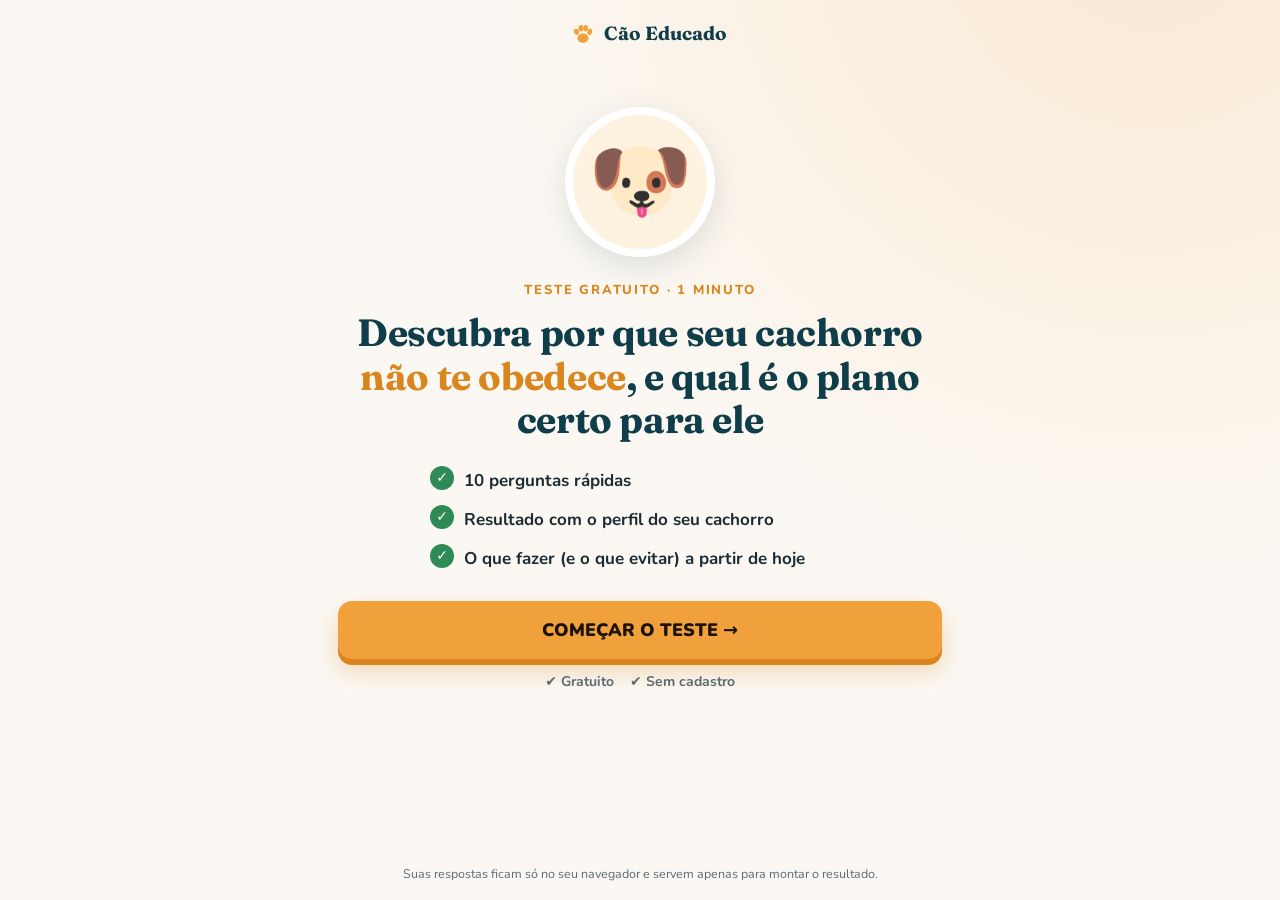
==== index.html @ a778ec7d "Add files via upload" ====
<!DOCTYPE html>
<html lang="pt-BR">
<head>
<meta charset="utf-8">
<meta name="viewport" content="width=device-width,initial-scale=1">
<title>Teste: Por que seu cachorro não obedece?</title>
<meta name="description" content="Responda 10 perguntas rápidas e descubra o perfil do seu cachorro e o plano certo para ele.">
<meta property="og:title" content="Por que seu cachorro não te obedece? Faça o teste de 1 minuto">
<meta property="og:description" content="Descubra o perfil do seu cachorro e o plano certo para ele.">
<meta property="og:image" content="capa.jpg">
<meta name="theme-color" content="#16505f">
<link rel="icon" href="data:image/svg+xml,%3Csvg xmlns='http://www.w3.org/2000/svg' viewBox='0 0 100 100'%3E%3Ctext y='.9em' font-size='90'%3E🐶%3C/text%3E%3C/svg%3E">
<link rel="preconnect" href="https://fonts.googleapis.com"><link rel="preconnect" href="https://fonts.gstatic.com" crossorigin>
<link href="https://fonts.googleapis.com/css2?family=Fraunces:opsz,wght@9..144,700;9..144,800&family=Nunito:wght@400;700;800;900&display=swap" rel="stylesheet">
<link rel="stylesheet" href="style.css?v=3">
<script src="config.js?v=3"></script>
</head>
<body class="quiz-body">

<div class="qhead">
  <button class="qback" id="back" type="button">← Voltar</button>
  <span class="brand">
    <svg width="26" height="26" viewBox="0 0 100 100" aria-hidden="true"><g fill="#f0a13c"><ellipse cx="50" cy="66" rx="21" ry="18"/><ellipse cx="25" cy="42" rx="9" ry="12" transform="rotate(-20 25 42)"/><ellipse cx="42" cy="28" rx="9" ry="12.5"/><ellipse cx="60" cy="28" rx="9" ry="12.5"/><ellipse cx="76" cy="42" rx="9" ry="12" transform="rotate(20 76 42)"/></g></svg>
    Cão Educado
  </span>
  <span style="width:64px"></span>
</div>
<div class="progress" id="progWrap" style="visibility:hidden"><i id="prog"></i></div>

<main class="qmain" id="quiz"></main>
<div class="qfoot">Suas respostas ficam só no seu navegador e servem apenas para montar o resultado.</div>

<script>
(function(){
  var A = { problemas: [], tentou: [], impacto: [] };
  var N = function(){ return A.nome ? A.nome.trim() : "seu cachorro"; };
  // Concordância de gênero: {N} nome, {o} o/a, {do} do/da, {ao} ao/à, {ele} ele/ela, {dele} dele/dela, {-o} o/a (final de palavra)
  function T(s){
    var f = A.sexo === "f";
    return s.replace(/\{N\}/g, N())
      .replace(/\{O\}/g, f?"A":"O").replace(/\{o\}/g, f?"a":"o")
      .replace(/\{DO\}/g, f?"DA":"DO").replace(/\{do\}/g, f?"da":"do")
      .replace(/\{ao\}/g, f?"à":"ao")
      .replace(/\{Ele\}/g, f?"Ela":"Ele").replace(/\{ele\}/g, f?"ela":"ele")
      .replace(/\{dele\}/g, f?"dela":"dele")
      .replace(/\{-o\}/g, f?"a":"o");
  }

  // ---------- Etapas ----------
  var steps = [
    { id:"intro", render:function(){ return '' +
      '<div class="hero-quiz">' +
        '<div class="hero-dog">🐶</div>' +
        '<span class="kicker">Teste gratuito · 1 minuto</span>' +
        '<h1>Descubra por que seu cachorro <span class="hl">não te obedece</span>, e qual é o plano certo para ele</h1>' +
        '<ul class="checks"><li>10 perguntas rápidas</li><li>Resultado com o perfil do seu cachorro</li><li>O que fazer (e o que evitar) a partir de hoje</li></ul>' +
        '<button class="btn block pulse" data-go>COMEÇAR O TESTE →</button>' +
        '<div class="trust"><span>✔ Gratuito</span><span>✔ Sem cadastro</span></div>' +
      '</div>'; }, onEnter:function(){ fbq('trackCustom','QuizStart'); } },

    { id:"nome", q:true, render:function(){ return '' +
      '<h2>Qual é o nome do seu cachorro?</h2><p class="sub">Vamos usar o nome para personalizar o resultado.</p>' +
      '<input class="input" id="inNome" maxlength="24" placeholder="Ex.: Thor, Mel, Pipoca..." autocomplete="off" value="'+esc(A.nome||"")+'">' +
      '<button class="btn block next" id="okNome" '+(A.nome?'':'disabled')+'>CONTINUAR →</button>'; },
      bind:function(){
        var i=$("#inNome"), b=$("#okNome");
        i.focus();
        i.addEventListener("input",function(){ b.disabled = !i.value.trim(); });
        i.addEventListener("keydown",function(e){ if(e.key==="Enter" && i.value.trim()){ b.click(); }});
        b.addEventListener("click",function(){ A.nome = i.value.trim().slice(0,24); go(1); });
      } },

    single("sexo", function(){ return "{N} é macho ou fêmea?"; }, "", [
      ["m","♂️","Macho"],["f","♀️","Fêmea"] ], true),

    single("idade", function(){ return "Qual a idade {do} {N}?"; }, "", [
      ["filhote","🐾","Filhote (até 6 meses)"],["jovem","🐕","Jovem (6 meses a 2 anos)"],
      ["adulto","🦮","Adult{-o} (2 a 7 anos)"],["idoso","🐶","Idos{-o} (mais de 7 anos)"] ]),

    single("porte", function(){ return "Qual o porte {do} {N}?"; }, "", [
      ["pequeno","🐩","Pequeno"],["medio","🐕","Médio"],["grande","🐕‍🦺","Grande"] ], true),

    multi("problemas", function(){ return "O que {o} {N} faz que mais te incomoda hoje?"; }, "Pode marcar mais de uma opção.", [
      ["xixi","💧","Faz xixi ou cocô fora do lugar"],["late","🔊","Late demais"],["guia","🦮","Puxa a guia no passeio"],
      ["pula","🦘","Pula nas pessoas"],["morde","🦷","Morde ou destrói coisas"],["sozinho","😢","Chora ou late quando fica sozinh{-o}"],
      ["vem","🙉","Não atende quando eu chamo"] ]),

    single("tempo", function(){ return "Há quanto tempo isso acontece?"; }, "", [
      ["1","📅","Menos de 1 mês"],["2","🗓️","De 1 a 6 meses"],["3","⏳","Mais de 6 meses"],["4","♾️","Desde sempre"] ]),

    multi("tentou", function(){ return "O que você já tentou para resolver?"; }, "Pode marcar mais de uma opção.", [
      ["bronca","😠","Brigar ou dar bronca"],["videos","📱","Vídeos no YouTube e Instagram"],["adestrador","🧑‍🏫","Adestrador"],
      ["produtos","🧴","Produtos (spray, tapete, coleira)"],["nada","🤷","Nada ainda"] ]),

    multi("impacto", function(){ return "Como isso afeta a sua vida?"; }, "Pode marcar mais de uma opção.", [
      ["vizinhos","🏢","Vizinhos ou condomínio reclamam"],["visitas","😳","Tenho vergonha quando recebo visitas"],
      ["brigas","💬","Discussões em casa por causa {dele}"],["sair","🚪","Fico com culpa ou medo de sair e deixar {ele} sozinh{-o}"],
      ["cansaco","😮‍💨","Me sinto cansado(a) e sem saber o que fazer"] ]),

    single("disp", function(){ return "Quanto tempo por dia você tem para {o} {N}?"; }, "", [
      ["10","⏱️","Menos de 10 minutos"],["20","🕒","De 10 a 20 minutos"],["30","🕕","Mais de 20 minutos"] ]),

    { id:"fato", render:function(){ return '' +
      '<div class="fact"><div class="big">💡</div><h2>Boa notícia: 10 minutos por dia são suficientes</h2>' +
      '<p>Cães aprendem melhor em <b>sessões curtas de 3 a 5 minutos</b>. Treinos longos cansam e confundem. Ou seja: você <b>não precisa</b> de horas livres para educar '+esc(T("{o} {N}"))+'.</p>' +
      '<button class="btn block next" data-go>ENTENDI, CONTINUAR →</button></div>'; } },

    single("objetivo", function(){ return "Qual é o seu maior objetivo com {o} {N}?"; }, "", [
      ["paz","🏠","Ter paz em casa"],["passeio","🌳","Passear com tranquilidade"],["visitas","🎉","Receber visitas sem estresse"],
      ["sozinho","🛋️","Deixar {ele} sozinh{-o} sem culpa"],["tudo","⭐","Tudo isso!"] ]),

    single("compromisso", function(){ return "Se você tivesse um plano simples, de 10 minutos por dia, aplicaria com {o} {N} pelos próximos 21 dias?"; }, "", [
      ["sim","💪","Sim, com certeza!"],["tentar","🙂","Sim, quero tentar"] ]),

    { id:"loading", render:function(){ return '' +
      '<div class="loader"><div class="ring"><svg width="120" height="120"><circle cx="60" cy="60" r="52" stroke="#eadfcd" stroke-width="10" fill="none"/><circle id="arc" cx="60" cy="60" r="52" stroke="#f0a13c" stroke-width="10" fill="none" stroke-linecap="round" stroke-dasharray="327" stroke-dashoffset="327"/></svg><b id="pct">0%</b></div>' +
      '<h2>Analisando o perfil '+esc(T("{do} {N}"))+'...</h2>' +
      '<ul class="lsteps"><li>Idade e porte</li><li>Comportamentos principais</li><li>Histórico e tentativas</li><li>Rotina disponível</li><li>Montando o plano personalizado</li></ul></div>'; },
      bind:function(){
        var t=0, lis=document.querySelectorAll(".lsteps li"), arc=$("#arc"), pct=$("#pct");
        var iv=setInterval(function(){
          t+=2; if(t>100)t=100;
          pct.textContent=t+"%"; arc.setAttribute("stroke-dashoffset", 327-327*t/100);
          lis.forEach(function(li,i){ if(t>=(i+1)*19) li.classList.add("done"); });
          if(t>=100){ clearInterval(iv); setTimeout(function(){ go(1); },450); }
        },110);
      } },

    { id:"resultado", render:function(){ return resultHTML(); },
      onEnter:function(){ FUNIL.save(A); fbq('track','Lead'); },
      bind:function(){ $("#toOffer").addEventListener("click",function(){ FUNIL.save(A); location.href = FUNIL.withParams("oferta.html"); }); } }
  ];

  // ---------- Perfis ----------
  var PERFIS = {
    explorador:{ emo:"🐾", nome:["Cão Explorador","Cadela Exploradora"],
      diag:"{O} {N} ainda não entendeu as regras da casa. Não é teimosia: {ele} explora o mundo com o nariz e a boca e ninguém mostrou, de um jeito que {ele} entenda, onde é o lugar certo de cada coisa.",
      naoFaca:"Brigar depois que {ele} já fez (ou esfregar o focinho no xixi). {Ele} não liga a bronca ao que fez e passa a fazer escondido." },
    alerta:{ emo:"🔔", nome:["Cão Alerta","Cadela Alerta"],
      diag:"{O} {N} vive em estado de alerta. Qualquer barulho ou ausência sua vira motivo para latir ou chorar. {Ele} não está te desafiando: {ele} não sabe se acalmar sozinh{-o}.",
      naoFaca:"Gritar \"para!\" quando {ele} late. Para {ele}, você está latindo junto, e isso deixa tudo mais agitado." },
    energetico:{ emo:"⚡", nome:["Cão Energético","Cadela Energética"],
      diag:"{O} {N} tem energia de sobra e ninguém ensinou para onde canalizar. Por isso {ele} puxa, pula e ignora o chamado: tudo lá fora parece mais interessante que você.",
      naoFaca:"Puxar a guia de volta ou chamar {o} {N} para dar bronca. Isso ensina que chegar perto de você é ruim." },
    confuso:{ emo:"🌀", nome:["Cão Confuso","Cadela Confusa"],
      diag:"{O} {N} recebe sinais misturados: às vezes pode, às vezes não pode, cada pessoa fala de um jeito. Por isso {ele} apresenta vários comportamentos ao mesmo tempo: {ele} simplesmente não sabe o que você espera {dele}.",
      naoFaca:"Tentar resolver tudo de uma vez, cada dia de um jeito. O que {ele} precisa é de clareza e de uma sequência simples." }
  };
  function perfil(){
    var p=A.problemas, g={explorador:0,alerta:0,energetico:0};
    p.forEach(function(x){
      if(x==="xixi"||x==="morde") g.explorador++;
      if(x==="late"||x==="sozinho") g.alerta++;
      if(x==="guia"||x==="pula"||x==="vem") g.energetico++;
    });
    if(p.length>=4) return "confuso";
    if(A.idade==="filhote" && (p.indexOf("xixi")>-1||p.indexOf("morde")>-1)) return "explorador";
    var best="explorador"; Object.keys(g).forEach(function(k){ if(g[k]>g[best]) best=k; });
    return best;
  }
  function urgencia(){
    var s = Number(A.tempo||1) + A.impacto.length + (A.problemas.length>2?1:0) + (A.tentou.indexOf("nada")>-1?0:1);
    return Math.max(2, Math.min(5, Math.round(s/1.8)));
  }
  function resultHTML(){
    var k=perfil(), P=PERFIS[k], u=urgencia();
    A.perfil=k;
    var meter=""; for(var i=1;i<=5;i++) meter+='<i class="'+(i<=u?'on':'')+'"></i>';
    var labels=["","","Moderado","Moderado","Alto","Muito alto"];
    return '' +
      '<div class="result-badge"><div class="emo">'+P.emo+'</div><small>'+esc(T("O perfil {do} {N} é"))+'</small><h2>'+P.nome[A.sexo==="f"?1:0]+'</h2></div>' +
      '<div class="panel"><h3>O que está acontecendo</h3><p style="margin:0">'+esc(T(P.diag))+'</p></div>' +
      '<div class="panel"><h3>Nível de atenção: '+labels[u]+'</h3><div class="meter">'+meter+'</div><p class="sub" style="margin:0;font-size:14px">Quanto antes você começar, mais fácil é mudar o hábito.</p></div>' +
      '<div class="panel bad"><h3>❌ O que NÃO fazer</h3><p style="margin:0">'+esc(T(P.naoFaca))+'</p></div>' +
      '<div class="panel good"><h3>✅ A boa notícia</h3><p style="margin:0">Esse perfil responde muito bem ao <b>Protocolo dos 10 Minutos</b>: sessões curtas, com reforço positivo, sem gritos e sem castigo. Preparamos o <b>Plano de 21 Dias</b> com o passo a passo para '+esc(T("{o} {N}"))+'.</p></div>' +
      '<button class="btn block pulse" id="toOffer" style="margin-top:6px">'+esc(T("VER O PLANO {DO} {N}").toUpperCase())+' →</button>';
  }

  // ---------- Helpers ----------
  function single(key, title, sub, opts, grid){
    return { id:key, q:true, render:function(){
      return '<h2>'+esc(T(title()))+'</h2>'+(sub?'<p class="sub">'+sub+'</p>':'<p class="sub"></p>') +
        '<div class="opts'+(grid?' grid2':'')+'">'+opts.map(function(o){
          return '<button class="opt'+(grid?' card':'')+(A[key]===o[0]?' sel':'')+'" data-v="'+o[0]+'"><span class="ic">'+o[1]+'</span>'+esc(T(o[2]))+'</button>'; }).join("")+'</div>'; },
      bind:function(){ document.querySelectorAll(".opt").forEach(function(b){ b.addEventListener("click",function(){
        document.querySelectorAll(".opt").forEach(function(x){x.classList.remove("sel");}); b.classList.add("sel");
        A[key]=b.dataset.v; setTimeout(function(){ go(1); },260); }); }); } };
  }
  function multi(key, title, sub, opts){
    return { id:key, q:true, render:function(){
      return '<h2>'+esc(T(title()))+'</h2><p class="sub">'+sub+'</p><div class="opts">'+opts.map(function(o){
        return '<button class="opt multi'+(A[key].indexOf(o[0])>-1?' sel':'')+'" data-v="'+o[0]+'"><span class="ic">'+o[1]+'</span>'+esc(T(o[2]))+'</button>'; }).join("")+'</div>' +
        '<button class="btn block next" id="okMulti" '+(A[key].length?'':'disabled')+'>CONTINUAR →</button>'; },
      bind:function(){
        var ok=$("#okMulti");
        document.querySelectorAll(".opt").forEach(function(b){ b.addEventListener("click",function(){
          var v=b.dataset.v, arr=A[key], i=arr.indexOf(v);
          if(v==="nada"){ arr.length=0; document.querySelectorAll(".opt").forEach(function(x){x.classList.remove("sel");}); }
          else { var j=arr.indexOf("nada"); if(j>-1){ arr.splice(j,1); var nb=document.querySelector('.opt[data-v="nada"]'); if(nb) nb.classList.remove("sel"); } }
          if(i>-1 && v!=="nada"){ arr.splice(arr.indexOf(v),1); b.classList.remove("sel"); } else { arr.push(v); b.classList.add("sel"); }
          ok.disabled = !arr.length; }); });
        ok.addEventListener("click",function(){ go(1); });
      } };
  }
  function $(s){ return document.querySelector(s); }
  function esc(s){ return String(s).replace(/[&<>"']/g,function(c){return {"&":"&amp;","<":"&lt;",">":"&gt;",'"':"&quot;","'":"&#39;"}[c];}); }

  // ---------- Navegação ----------
  var cur=0, root=$("#quiz"), back=$("#back"), prog=$("#prog"), progWrap=$("#progWrap");
  var total = steps.filter(function(s){return s.q;}).length;
  function show(){
    var s=steps[cur];
    root.innerHTML='<div class="step on">'+s.render()+'</div>';
    var done = steps.slice(0,cur).filter(function(x){return x.q;}).length;
    progWrap.style.visibility = (cur===0||s.id==="resultado") ? "hidden" : "visible";
    prog.style.width = Math.round(done/total*100)+"%";
    back.style.visibility = (cur>0 && s.id!=="loading" && s.id!=="resultado") ? "visible" : "hidden";
    root.querySelectorAll("[data-go]").forEach(function(b){ b.addEventListener("click",function(){ go(1); }); });
    if(s.bind) s.bind();
    if(s.onEnter) s.onEnter();
    window.scrollTo(0,0);
  }
  function go(d){ cur=Math.max(0,Math.min(steps.length-1,cur+d)); show(); }
  back.addEventListener("click",function(){ go(-1); });
  show();
})();
</script>
</body>
</html>
---- style.css ----
:root{
  --teal:#16505f; --teal-d:#0f3d49; --teal-2:#2a7385; --teal-soft:#e4f0f2;
  --amber:#f0a13c; --amber-d:#d9861f; --amber-soft:#fdf1df;
  --cream:#fbf8f3; --ink:#1d2b33; --muted:#5b6b73; --line:#e6dfd4;
  --green:#2f8a55; --green-soft:#e5f3ea; --red:#c4493c; --red-soft:#fbe8e5;
  --radius:18px; --shadow:0 10px 30px rgba(15,61,73,.12);
}
*{box-sizing:border-box}
html{scroll-behavior:smooth}
body{margin:0;font-family:"Nunito",system-ui,-apple-system,"Segoe UI",Arial,sans-serif;color:var(--ink);background:var(--cream);font-size:17px;line-height:1.6;-webkit-font-smoothing:antialiased}
img{max-width:100%;display:block}
h1,h2,h3{font-family:"Fraunces",Georgia,serif;color:var(--teal-d);line-height:1.15;margin:0 0 .5em;font-weight:700;letter-spacing:-.01em}
h1{font-size:clamp(28px,6vw,46px)}
h2{font-size:clamp(25px,4.6vw,36px)}
h3{font-size:21px}
p{margin:0 0 1em}
a{color:var(--teal-2)}
.wrap{max-width:1040px;margin:0 auto;padding:0 18px}
.narrow{max-width:740px;margin:0 auto;padding:0 18px}
.center{text-align:center}
.hl{color:var(--amber-d)}
.mark{background:linear-gradient(transparent 60%,rgba(240,161,60,.35) 60%)}
.kicker{display:inline-block;font-weight:800;font-size:13px;letter-spacing:.14em;text-transform:uppercase;color:var(--amber-d);margin-bottom:10px}

/* Buttons */
.btn{display:inline-flex;align-items:center;justify-content:center;gap:10px;background:var(--amber);color:#1c1204;font-weight:900;font-size:18px;text-decoration:none;border:0;border-radius:14px;padding:18px 28px;cursor:pointer;box-shadow:0 6px 0 var(--amber-d),0 12px 24px rgba(217,134,31,.3);transition:transform .12s, box-shadow .12s;text-align:center;line-height:1.25;font-family:inherit}
.btn:hover{transform:translateY(-2px)}
.btn:active{transform:translateY(3px);box-shadow:0 2px 0 var(--amber-d)}
.btn.block{width:100%;display:block}
.btn small{display:block;font-weight:700;font-size:13px;opacity:.8}
.pulse{animation:pulse 2.2s infinite}
@keyframes pulse{0%,100%{box-shadow:0 6px 0 var(--amber-d),0 0 0 0 rgba(240,161,60,.55)}50%{box-shadow:0 6px 0 var(--amber-d),0 0 0 14px rgba(240,161,60,0)}}
.trust{display:flex;flex-wrap:wrap;justify-content:center;gap:6px 16px;margin-top:12px;font-size:14px;color:var(--muted);font-weight:700}

/* Top bar */
.topbar{background:var(--teal-d);color:#fff;text-align:center;font-size:14px;font-weight:700;padding:9px 14px}
.topbar b{color:var(--amber)}
.brand{display:flex;align-items:center;gap:8px;font-family:"Fraunces",Georgia,serif;font-weight:700;color:var(--teal-d);font-size:19px;text-decoration:none}
.brand svg{flex:none}

/* ================= QUIZ ================= */
.quiz-body{min-height:100vh;display:flex;flex-direction:column;background:radial-gradient(circle at 90% -10%,rgba(240,161,60,.18),transparent 45%),var(--cream)}
.qhead{display:flex;align-items:center;justify-content:space-between;padding:14px 18px;max-width:640px;width:100%;margin:0 auto}
.qback{background:none;border:0;font:inherit;font-weight:800;color:var(--muted);cursor:pointer;padding:6px;visibility:hidden}
.progress{height:8px;background:#eadfcd;border-radius:9px;overflow:hidden;max-width:604px;width:calc(100% - 36px);margin:0 auto}
.progress i{display:block;height:100%;width:0;background:linear-gradient(90deg,var(--amber),var(--amber-d));border-radius:9px;transition:width .35s}
.qmain{flex:1;width:100%;max-width:640px;margin:0 auto;padding:22px 18px 40px}
.step{display:none;animation:fade .35s ease}
.step.on{display:block}
@keyframes fade{from{opacity:0;transform:translateY(10px)}to{opacity:1;transform:none}}
.step h1{font-size:clamp(26px,6vw,38px)}
.step h2{font-size:clamp(22px,5vw,29px);margin-bottom:6px}
.step .sub{color:var(--muted);margin-bottom:18px}
.opts{display:grid;gap:10px}
.opt{display:flex;align-items:center;gap:12px;width:100%;text-align:left;background:#fff;border:2px solid var(--line);border-radius:14px;padding:15px 16px;font:inherit;font-weight:700;color:var(--ink);cursor:pointer;transition:border-color .15s, background .15s, transform .1s}
.opt:hover{border-color:var(--teal-2)}
.opt:active{transform:scale(.99)}
.opt .ic{font-size:24px;width:30px;text-align:center;flex:none}
.opt.sel{border-color:var(--teal);background:var(--teal-soft)}
.opt.multi::after{content:"";margin-left:auto;width:22px;height:22px;border:2px solid #c9c0b2;border-radius:6px;flex:none}
.opt.multi.sel::after{background:var(--teal) url("data:image/svg+xml,%3Csvg xmlns='http://www.w3.org/2000/svg' viewBox='0 0 24 24'%3E%3Cpath d='M5 12l5 5 9-10' stroke='white' stroke-width='3' fill='none' stroke-linecap='round'/%3E%3C/svg%3E") center/16px no-repeat;border-color:var(--teal)}
.grid2{grid-template-columns:1fr 1fr}
.opt.card{flex-direction:column;justify-content:center;text-align:center;padding:18px 10px}
.opt.card .ic{font-size:34px;width:auto}
.input{width:100%;font:inherit;font-size:20px;font-weight:700;padding:16px 18px;border:2px solid var(--line);border-radius:14px;background:#fff;color:var(--ink);outline:none;margin-bottom:14px}
.input:focus{border-color:var(--teal)}
.next{margin-top:16px}
.btn[disabled]{opacity:.45;pointer-events:none}
.hero-quiz{text-align:center;padding-top:10px}
.hero-dog{width:150px;height:150px;margin:0 auto 18px;border-radius:50%;background:var(--amber-soft);display:flex;align-items:center;justify-content:center;font-size:84px;box-shadow:inset 0 0 0 8px #fff,var(--shadow)}
.checks{list-style:none;padding:0;margin:18px auto 22px;max-width:420px;text-align:left}
.checks li{padding:6px 0 6px 34px;position:relative;font-weight:700}
.checks li::before{content:"✓";position:absolute;left:0;top:5px;width:24px;height:24px;border-radius:50%;background:var(--green);color:#fff;font-size:14px;display:flex;align-items:center;justify-content:center}
.fact{background:#fff;border-radius:var(--radius);padding:26px;box-shadow:var(--shadow);text-align:center}
.fact .big{font-size:60px;line-height:1;margin-bottom:10px}
.loader{text-align:center;padding-top:30px}
.ring{width:120px;height:120px;margin:0 auto 22px;position:relative}
.ring svg{transform:rotate(-90deg)}
.ring b{position:absolute;inset:0;display:flex;align-items:center;justify-content:center;font-size:28px;font-weight:900;color:var(--teal)}
.lsteps{list-style:none;padding:0;max-width:340px;margin:0 auto;text-align:left}
.lsteps li{padding:7px 0;color:#b0a899;font-weight:700;transition:color .3s}
.lsteps li.done{color:var(--green)}
.lsteps li.done::before{content:"✔ "}
.lsteps li:not(.done)::before{content:"○ "}
.result-badge{background:var(--teal);color:#fff;border-radius:var(--radius);padding:24px;text-align:center;margin-bottom:18px;box-shadow:var(--shadow)}
.result-badge .emo{font-size:44px;line-height:1;width:78px;height:78px;margin:0 auto;border-radius:50%;background:#fff;display:flex;align-items:center;justify-content:center}
.result-badge small{display:block;text-transform:uppercase;letter-spacing:.14em;font-weight:800;color:var(--amber);font-size:12px;margin-top:8px}
.result-badge h2{color:#fff;margin:4px 0 0}
.panel{background:#fff;border-radius:var(--radius);padding:20px;margin-bottom:14px;box-shadow:0 2px 0 var(--line)}
.panel.good{border-left:6px solid var(--green)}
.panel.bad{border-left:6px solid var(--red)}
.panel h3{font-size:18px;margin-bottom:6px}
.meter{display:flex;gap:6px;margin:10px 0 4px}
.meter i{flex:1;height:10px;border-radius:5px;background:#eee}
.meter i.on{background:var(--amber)}
.qfoot{text-align:center;font-size:12.5px;color:var(--muted);padding:16px}

/* ================= SALES PAGE ================= */
header.site{background:#fff;border-bottom:1px solid var(--line)}
header.site .wrap{display:flex;align-items:center;justify-content:space-between;height:62px}
.hero{background:linear-gradient(170deg,var(--teal) 0%,var(--teal-d) 100%);color:#fff;padding:44px 0 56px;position:relative;overflow:hidden}
.hero::before{content:"";position:absolute;width:420px;height:420px;border-radius:50%;background:rgba(240,161,60,.14);right:-140px;top:-160px}
.hero h1{color:#fff;text-align:center;max-width:860px;margin:0 auto 14px}
.hero .lead{text-align:center;color:#d6e8ec;font-size:19px;max-width:680px;margin:0 auto 26px}
.hero .kicker{display:block;text-align:center;color:var(--amber)}
.video{max-width:760px;margin:0 auto 26px;border-radius:var(--radius);overflow:hidden;box-shadow:0 20px 50px rgba(0,0,0,.35);background:#0b2f38;aspect-ratio:16/9;position:relative}
.video iframe{position:absolute;inset:0;width:100%;height:100%;border:0}
.mockup{display:flex;align-items:center;justify-content:center;gap:22px;padding:26px;height:100%;background:radial-gradient(circle at 50% 120%,rgba(240,161,60,.35),transparent 60%)}
.mockup img{height:88%;max-height:360px;width:auto;border-radius:6px;box-shadow:0 18px 40px rgba(0,0,0,.45);transform:perspective(900px) rotateY(-12deg)}
.mockup img.b{transform:perspective(900px) rotateY(10deg) scale(.86);opacity:.95}
.hero-cta{max-width:520px;margin:0 auto;text-align:center}
.hero .trust{color:#bcd6dc}

section.s{padding:64px 0}
section.alt{background:#fff}
section.dark{background:var(--teal-d);color:#e3eef0}
section.dark h2{color:#fff}
.pains{display:grid;gap:12px;margin:24px 0}
.pain{display:flex;gap:14px;align-items:flex-start;background:#fff;border:1px solid var(--line);border-radius:14px;padding:16px 18px;font-weight:700}
.pain span{font-size:26px;line-height:1.1;flex:none}
.callout{background:var(--amber-soft);border-radius:var(--radius);padding:22px 24px;font-size:19px;border-left:6px solid var(--amber)}
.compare{display:grid;grid-template-columns:1fr 1fr;gap:14px;margin:26px 0}
.compare div{border-radius:var(--radius);padding:20px}
.compare .no{background:var(--red-soft)}
.compare .yes{background:var(--green-soft)}
.compare h3{font-size:18px}
.compare ul{margin:0;padding-left:18px}
.pillars{display:grid;grid-template-columns:repeat(3,1fr);gap:16px;margin-top:28px}
.pillar{background:#fff;border-radius:var(--radius);padding:24px;box-shadow:var(--shadow);border-top:5px solid var(--amber)}
.pillar .n{width:44px;height:44px;border-radius:12px;background:var(--teal);color:#fff;font-weight:900;font-size:20px;display:flex;align-items:center;justify-content:center;margin-bottom:12px}
.pillar p{margin:0;color:var(--muted)}
.mods{display:grid;gap:12px;margin-top:26px}
.mod{display:flex;gap:16px;background:var(--cream);border-radius:16px;padding:18px 20px;align-items:flex-start}
.mod .tag{flex:none;background:var(--teal);color:#fff;font-weight:900;font-size:12px;letter-spacing:.08em;border-radius:10px;padding:8px 10px;text-align:center;min-width:74px}
.mod h3{font-size:18.5px;margin-bottom:4px}
.mod p{margin:0;color:var(--muted);font-size:16px}
.gallery{display:grid;grid-template-columns:repeat(4,1fr);gap:14px;margin-top:28px}
.gallery img{border-radius:10px;box-shadow:var(--shadow);background:#fff}
.bonus{display:grid;grid-template-columns:repeat(2,1fr);gap:14px;margin-top:24px}
.bonus div{background:rgba(255,255,255,.07);border:1px solid rgba(255,255,255,.15);border-radius:16px;padding:18px 20px}
.bonus b{color:#fff;display:block;font-size:17.5px;margin-bottom:2px}
.bonus s{color:#9fbcc3}
.bonus em{font-style:normal;color:var(--amber);font-weight:800}
.table{width:100%;border-collapse:separate;border-spacing:0;margin:24px 0;background:#fff;border-radius:16px;overflow:hidden;box-shadow:var(--shadow);font-size:16px}
.table td{padding:15px 18px;border-bottom:1px solid var(--line)}
.table tr:last-child td{border-bottom:0;background:var(--green-soft);font-weight:900;color:var(--teal-d)}
.table td:last-child{text-align:right;width:42%;font-weight:800}
.fit{display:grid;grid-template-columns:1fr 1fr;gap:16px;margin-top:24px}
.fit div{background:#fff;border-radius:var(--radius);padding:22px}
.fit .y{border-top:5px solid var(--green)}
.fit .n{border-top:5px solid var(--red)}
.fit ul{list-style:none;padding:0;margin:0}
.fit li{padding:6px 0 6px 28px;position:relative}
.fit .y li::before{content:"✓";position:absolute;left:0;color:var(--green);font-weight:900}
.fit .n li::before{content:"✕";position:absolute;left:0;color:var(--red);font-weight:900}
.offer{background:#fff;border-radius:24px;box-shadow:0 24px 60px rgba(15,61,73,.18);max-width:560px;margin:0 auto;overflow:hidden;border:3px solid var(--amber)}
.offer .top{background:var(--teal);color:#fff;text-align:center;padding:16px;font-weight:800;letter-spacing:.04em}
.offer .body{padding:26px}
.offer img{width:170px;margin:0 auto 18px;border-radius:6px;box-shadow:var(--shadow)}
.offer ul{list-style:none;padding:0;margin:0 0 20px}
.offer li{padding:8px 0 8px 30px;position:relative;border-bottom:1px dashed var(--line);font-weight:700;font-size:16px}
.offer li::before{content:"✓";position:absolute;left:4px;color:var(--green);font-weight:900}
.price{text-align:center;margin:8px 0 18px}
.price .from{color:var(--muted);font-weight:700}
.price .val{font-family:"Fraunces",Georgia,serif;font-size:62px;font-weight:800;color:var(--teal-d);line-height:1}
.price .val sup{font-size:24px;vertical-align:super}
.price .inst{font-weight:800;color:var(--green)}
.guarantee{display:flex;gap:24px;align-items:center;background:#fff;border-radius:var(--radius);padding:28px;box-shadow:var(--shadow);max-width:760px;margin:0 auto}
.seal{flex:none;width:130px;height:130px;border-radius:50%;background:var(--amber);display:flex;flex-direction:column;align-items:center;justify-content:center;color:#1c1204;font-weight:900;text-align:center;box-shadow:inset 0 0 0 6px #fff,0 0 0 4px var(--amber)}
.seal b{font-size:40px;line-height:1;font-family:"Fraunces",Georgia,serif}
.seal small{font-size:12px;letter-spacing:.06em}
details{background:#fff;border-radius:14px;margin-bottom:10px;border:1px solid var(--line)}
summary{cursor:pointer;padding:18px 48px 18px 20px;font-weight:800;list-style:none;position:relative}
summary::-webkit-details-marker{display:none}
summary::after{content:"+";position:absolute;right:20px;top:12px;font-size:26px;color:var(--amber-d);font-weight:700}
details[open] summary::after{content:"–"}
details p{padding:0 20px 18px;margin:0;color:var(--muted)}
.final{background:linear-gradient(170deg,var(--teal),var(--teal-d));color:#e3eef0;text-align:center}
.final h2{color:#fff}
footer{background:#0b2a33;color:#8fb0b8;font-size:13.5px;padding:34px 0 90px;text-align:center}
footer a{color:#cfe3e7}
.sticky{position:fixed;left:0;right:0;bottom:0;background:rgba(255,255,255,.96);backdrop-filter:blur(6px);border-top:1px solid var(--line);padding:10px 14px;display:flex;gap:12px;align-items:center;justify-content:center;transform:translateY(110%);transition:transform .3s;z-index:20}
.sticky.show{transform:none}
.sticky .p{font-weight:900;color:var(--teal-d);line-height:1.1;font-size:15px}
.sticky .p small{display:block;font-weight:700;color:var(--muted);font-size:12px}
.sticky .btn{padding:13px 20px;font-size:16px;box-shadow:0 4px 0 var(--amber-d)}
.authority{background:#fff;border-radius:var(--radius);padding:28px 28px 18px;box-shadow:var(--shadow);border-left:6px solid var(--teal);margin-top:22px;position:relative}
.authority .ab-icon{width:52px;height:52px;border-radius:14px;background:var(--teal-soft);display:flex;align-items:center;justify-content:center;font-size:28px;margin-bottom:12px}
.small-src{font-size:13px;color:var(--muted)}
.stats{display:grid;grid-template-columns:repeat(3,1fr);gap:12px;margin-top:16px}
.stats div{background:var(--teal);color:#d6e8ec;border-radius:16px;padding:18px 12px;text-align:center;font-size:14px;font-weight:700}
.stats b{display:block;font-family:"Fraunces",Georgia,serif;color:var(--amber);font-size:30px;line-height:1.1;margin-bottom:4px}
.depos{display:grid;grid-template-columns:repeat(3,1fr);gap:16px;margin-top:26px}
.depo{background:#fff;border-radius:var(--radius);padding:22px;box-shadow:var(--shadow);display:flex;flex-direction:column;gap:12px}
.depo .stars{color:var(--amber);letter-spacing:2px}
.depo p{margin:0;font-style:italic}
.depo img.print{border-radius:12px;border:1px solid var(--line)}
.depo .vid{aspect-ratio:9/16;border-radius:12px;overflow:hidden;background:#000}
.depo .vid iframe{width:100%;height:100%;border:0}
.depo .who{display:flex;align-items:center;gap:10px;margin-top:auto}
.depo .who img{width:44px;height:44px;border-radius:50%;object-fit:cover}
.depo .who b{display:block;color:var(--teal-d);line-height:1.2}
.depo .who small{color:var(--muted)}
.reveal{opacity:0;transform:translateY(18px);transition:opacity .6s, transform .6s}
.reveal.in{opacity:1;transform:none}

@media (max-width:760px){
  body{font-size:16.5px}
  section.s{padding:48px 0}
  .pillars,.compare,.fit,.bonus,.depos{grid-template-columns:1fr}
  .stats b{font-size:24px}
  .stats div{padding:14px 8px;font-size:12.5px}
  .gallery{grid-template-columns:repeat(2,1fr)}
  .guarantee{flex-direction:column;text-align:center}
  .mockup img.b{display:none}
  .hero{padding:30px 0 44px}
  .hero .lead{font-size:17px}
  .price .val{font-size:54px}
}
@media (prefers-reduced-motion:reduce){*{animation:none!important;transition:none!important}.reveal{opacity:1;transform:none}}
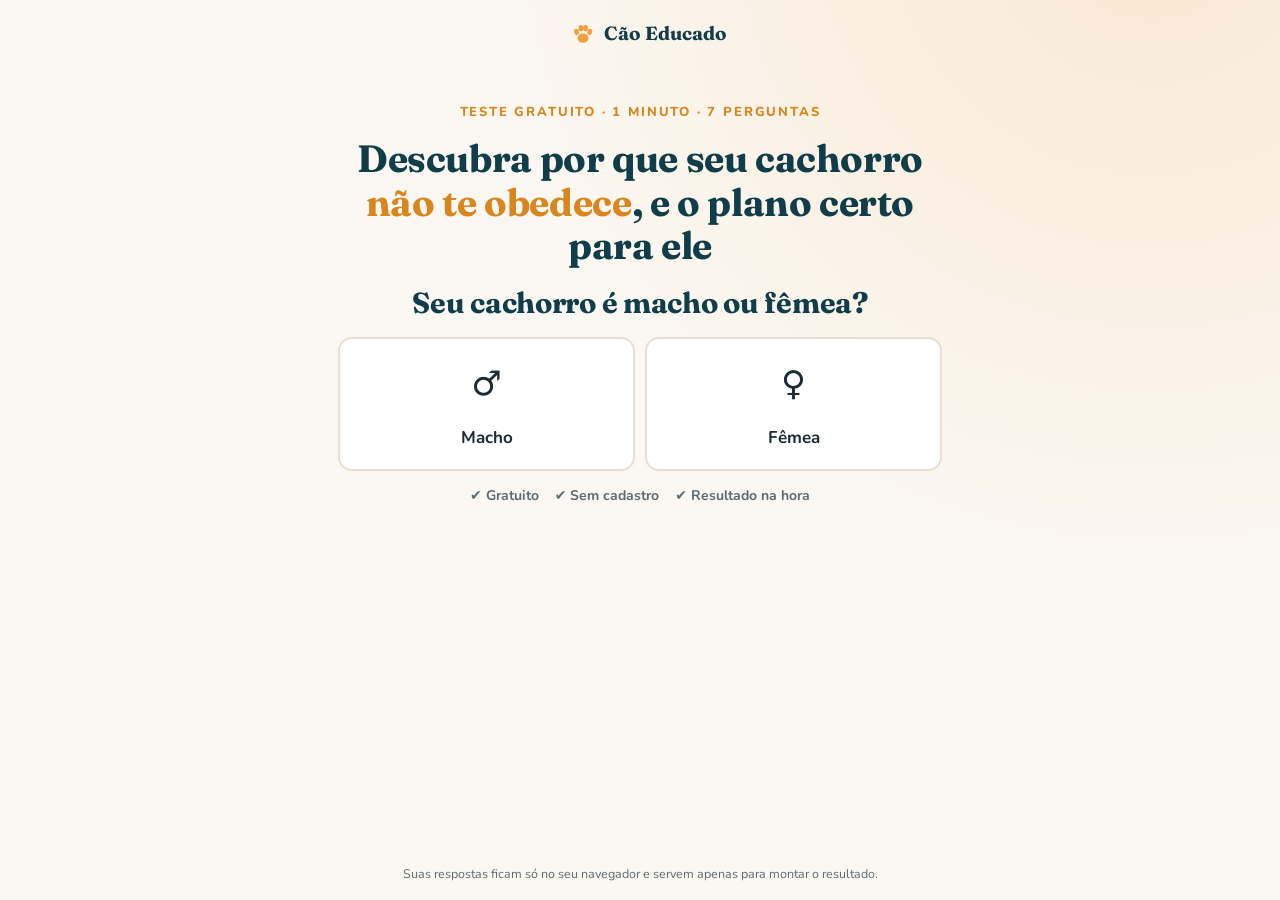
==== commit 3459338e: "Add files via upload" ====
--- a/index.html
+++ b/index.html
@@ -12,8 +12,8 @@
 <link rel="icon" href="data:image/svg+xml,%3Csvg xmlns='http://www.w3.org/2000/svg' viewBox='0 0 100 100'%3E%3Ctext y='.9em' font-size='90'%3E🐶%3C/text%3E%3C/svg%3E">
 <link rel="preconnect" href="https://fonts.googleapis.com"><link rel="preconnect" href="https://fonts.gstatic.com" crossorigin>
 <link href="https://fonts.googleapis.com/css2?family=Fraunces:opsz,wght@9..144,700;9..144,800&family=Nunito:wght@400;700;800;900&display=swap" rel="stylesheet">
-<link rel="stylesheet" href="style.css?v=3">
-<script src="config.js?v=3"></script>
+<link rel="stylesheet" href="style.css?v=4">
+<script src="config.js?v=7"></script>
 </head>
 <body class="quiz-body">
 
@@ -48,19 +48,22 @@
 
   // ---------- Etapas ----------
   var steps = [
-    { id:"intro", render:function(){ return '' +
-      '<div class="hero-quiz">' +
-        '<div class="hero-dog">🐶</div>' +
-        '<span class="kicker">Teste gratuito · 1 minuto</span>' +
-        '<h1>Descubra por que seu cachorro <span class="hl">não te obedece</span>, e qual é o plano certo para ele</h1>' +
-        '<ul class="checks"><li>10 perguntas rápidas</li><li>Resultado com o perfil do seu cachorro</li><li>O que fazer (e o que evitar) a partir de hoje</li></ul>' +
-        '<button class="btn block pulse" data-go>COMEÇAR O TESTE →</button>' +
-        '<div class="trust"><span>✔ Gratuito</span><span>✔ Sem cadastro</span></div>' +
-      '</div>'; }, onEnter:function(){ fbq('trackCustom','QuizStart'); } },
-
-    { id:"nome", q:true, render:function(){ return '' +
-      '<h2>Qual é o nome do seu cachorro?</h2><p class="sub">Vamos usar o nome para personalizar o resultado.</p>' +
-      '<input class="input" id="inNome" maxlength="24" placeholder="Ex.: Thor, Mel, Pipoca..." autocomplete="off" value="'+esc(A.nome||"")+'">' +
+    // 1ª tela = 1ª pergunta (sem tela de capa): a pessoa já responde com 1 toque
+    (function(){
+      var s = single("sexo", function(){ return "Seu cachorro é macho ou fêmea?"; }, "", [
+        ["m","♂️","Macho"],["f","♀️","Fêmea"] ], true);
+      var r = s.render;
+      s.render = function(){ return '' +
+        '<div class="quiz-head"><span class="kicker">Teste gratuito · 1 minuto · 7 perguntas</span>' +
+        '<h1 class="qh1">Descubra por que seu cachorro <span class="hl">não te obedece</span>, e o plano certo para ele</h1></div>' +
+        r() + '<div class="trust" style="margin-top:14px"><span>✔ Gratuito</span><span>✔ Sem cadastro</span><span>✔ Resultado na hora</span></div>'; };
+      s.onEnter = function(){ FUNIL.track('trackCustom','QuizStart'); };
+      return s;
+    })(),
+
+    { id:"nome", q:true, render:function(){ var f = A.sexo === "f"; return '' +
+      '<h2>' + (f ? 'Qual é o nome da sua cachorra?' : 'Qual é o nome do seu cachorro?') + '</h2><p class="sub">Vamos usar o nome para personalizar o resultado.</p>' +
+      '<input class="input" id="inNome" maxlength="24" placeholder="' + (f ? 'Ex.: Mel, Luna, Amora...' : 'Ex.: Thor, Bob, Pipoca...') + '" autocomplete="off" value="'+esc(A.nome||"")+'">' +
       '<button class="btn block next" id="okNome" '+(A.nome?'':'disabled')+'>CONTINUAR →</button>'; },
       bind:function(){
         var i=$("#inNome"), b=$("#okNome");
@@ -70,15 +73,9 @@
         b.addEventListener("click",function(){ A.nome = i.value.trim().slice(0,24); go(1); });
       } },
 
-    single("sexo", function(){ return "{N} é macho ou fêmea?"; }, "", [
-      ["m","♂️","Macho"],["f","♀️","Fêmea"] ], true),
-
     single("idade", function(){ return "Qual a idade {do} {N}?"; }, "", [
       ["filhote","🐾","Filhote (até 6 meses)"],["jovem","🐕","Jovem (6 meses a 2 anos)"],
       ["adulto","🦮","Adult{-o} (2 a 7 anos)"],["idoso","🐶","Idos{-o} (mais de 7 anos)"] ]),
-
-    single("porte", function(){ return "Qual o porte {do} {N}?"; }, "", [
-      ["pequeno","🐩","Pequeno"],["medio","🐕","Médio"],["grande","🐕‍🦺","Grande"] ], true),
 
     multi("problemas", function(){ return "O que {o} {N} faz que mais te incomoda hoje?"; }, "Pode marcar mais de uma opção.", [
       ["xixi","💧","Faz xixi ou cocô fora do lugar"],["late","🔊","Late demais"],["guia","🦮","Puxa a guia no passeio"],
@@ -88,46 +85,30 @@
     single("tempo", function(){ return "Há quanto tempo isso acontece?"; }, "", [
       ["1","📅","Menos de 1 mês"],["2","🗓️","De 1 a 6 meses"],["3","⏳","Mais de 6 meses"],["4","♾️","Desde sempre"] ]),
 
-    multi("tentou", function(){ return "O que você já tentou para resolver?"; }, "Pode marcar mais de uma opção.", [
-      ["bronca","😠","Brigar ou dar bronca"],["videos","📱","Vídeos no YouTube e Instagram"],["adestrador","🧑‍🏫","Adestrador"],
-      ["produtos","🧴","Produtos (spray, tapete, coleira)"],["nada","🤷","Nada ainda"] ]),
-
     multi("impacto", function(){ return "Como isso afeta a sua vida?"; }, "Pode marcar mais de uma opção.", [
       ["vizinhos","🏢","Vizinhos ou condomínio reclamam"],["visitas","😳","Tenho vergonha quando recebo visitas"],
       ["brigas","💬","Discussões em casa por causa {dele}"],["sair","🚪","Fico com culpa ou medo de sair e deixar {ele} sozinh{-o}"],
       ["cansaco","😮‍💨","Me sinto cansado(a) e sem saber o que fazer"] ]),
 
-    single("disp", function(){ return "Quanto tempo por dia você tem para {o} {N}?"; }, "", [
-      ["10","⏱️","Menos de 10 minutos"],["20","🕒","De 10 a 20 minutos"],["30","🕕","Mais de 20 minutos"] ]),
-
-    { id:"fato", render:function(){ return '' +
-      '<div class="fact"><div class="big">💡</div><h2>Boa notícia: 10 minutos por dia são suficientes</h2>' +
-      '<p>Cães aprendem melhor em <b>sessões curtas de 3 a 5 minutos</b>. Treinos longos cansam e confundem. Ou seja: você <b>não precisa</b> de horas livres para educar '+esc(T("{o} {N}"))+'.</p>' +
-      '<button class="btn block next" data-go>ENTENDI, CONTINUAR →</button></div>'; } },
-
-    single("objetivo", function(){ return "Qual é o seu maior objetivo com {o} {N}?"; }, "", [
-      ["paz","🏠","Ter paz em casa"],["passeio","🌳","Passear com tranquilidade"],["visitas","🎉","Receber visitas sem estresse"],
-      ["sozinho","🛋️","Deixar {ele} sozinh{-o} sem culpa"],["tudo","⭐","Tudo isso!"] ]),
-
     single("compromisso", function(){ return "Se você tivesse um plano simples, de 10 minutos por dia, aplicaria com {o} {N} pelos próximos 21 dias?"; }, "", [
       ["sim","💪","Sim, com certeza!"],["tentar","🙂","Sim, quero tentar"] ]),
 
     { id:"loading", render:function(){ return '' +
       '<div class="loader"><div class="ring"><svg width="120" height="120"><circle cx="60" cy="60" r="52" stroke="#eadfcd" stroke-width="10" fill="none"/><circle id="arc" cx="60" cy="60" r="52" stroke="#f0a13c" stroke-width="10" fill="none" stroke-linecap="round" stroke-dasharray="327" stroke-dashoffset="327"/></svg><b id="pct">0%</b></div>' +
       '<h2>Analisando o perfil '+esc(T("{do} {N}"))+'...</h2>' +
-      '<ul class="lsteps"><li>Idade e porte</li><li>Comportamentos principais</li><li>Histórico e tentativas</li><li>Rotina disponível</li><li>Montando o plano personalizado</li></ul></div>'; },
+      '<ul class="lsteps"><li>Idade e perfil</li><li>Comportamentos principais</li><li>Impacto na sua rotina</li><li>Montando o plano personalizado</li></ul></div>'; },
       bind:function(){
         var t=0, lis=document.querySelectorAll(".lsteps li"), arc=$("#arc"), pct=$("#pct");
         var iv=setInterval(function(){
-          t+=2; if(t>100)t=100;
+          t+=4; if(t>100)t=100;
           pct.textContent=t+"%"; arc.setAttribute("stroke-dashoffset", 327-327*t/100);
-          lis.forEach(function(li,i){ if(t>=(i+1)*19) li.classList.add("done"); });
+          lis.forEach(function(li,i){ if(t>=(i+1)*24) li.classList.add("done"); });
           if(t>=100){ clearInterval(iv); setTimeout(function(){ go(1); },450); }
         },110);
       } },
 
     { id:"resultado", render:function(){ return resultHTML(); },
-      onEnter:function(){ FUNIL.save(A); fbq('track','Lead'); },
+      onEnter:function(){ FUNIL.save(A); FUNIL.track('track','Lead'); },
       bind:function(){ $("#toOffer").addEventListener("click",function(){ FUNIL.save(A); location.href = FUNIL.withParams("oferta.html"); }); } }
   ];
 
@@ -208,6 +189,7 @@
   // ---------- Navegação ----------
   var cur=0, root=$("#quiz"), back=$("#back"), prog=$("#prog"), progWrap=$("#progWrap");
   var total = steps.filter(function(s){return s.q;}).length;
+  var seen = {};
   function show(){
     var s=steps[cur];
     root.innerHTML='<div class="step on">'+s.render()+'</div>';
@@ -218,6 +200,8 @@
     root.querySelectorAll("[data-go]").forEach(function(b){ b.addEventListener("click",function(){ go(1); }); });
     if(s.bind) s.bind();
     if(s.onEnter) s.onEnter();
+    // Rastreamento por etapa (uma vez por etapa): mostra no Gerenciador de Eventos onde as pessoas param
+    if(!seen[s.id]){ seen[s.id]=1; FUNIL.track('trackCustom', 'Quiz_' + (cur<10?'0':'') + cur + '_' + s.id, { etapa: cur, id: s.id }); }
     window.scrollTo(0,0);
   }
   function go(d){ cur=Math.max(0,Math.min(steps.length-1,cur+d)); show(); }
--- a/style.css
+++ b/style.css
@@ -67,6 +67,9 @@
 .next{margin-top:16px}
 .btn[disabled]{opacity:.45;pointer-events:none}
 .hero-quiz{text-align:center;padding-top:10px}
+.quiz-head{text-align:center;margin-bottom:18px}
+.qh1{font-size:clamp(24px,6vw,34px);margin:4px 0 0}
+.quiz-head + h2{text-align:center}
 .hero-dog{width:150px;height:150px;margin:0 auto 18px;border-radius:50%;background:var(--amber-soft);display:flex;align-items:center;justify-content:center;font-size:84px;box-shadow:inset 0 0 0 8px #fff,var(--shadow)}
 .checks{list-style:none;padding:0;margin:18px auto 22px;max-width:420px;text-align:left}
 .checks li{padding:6px 0 6px 34px;position:relative;font-weight:700}
